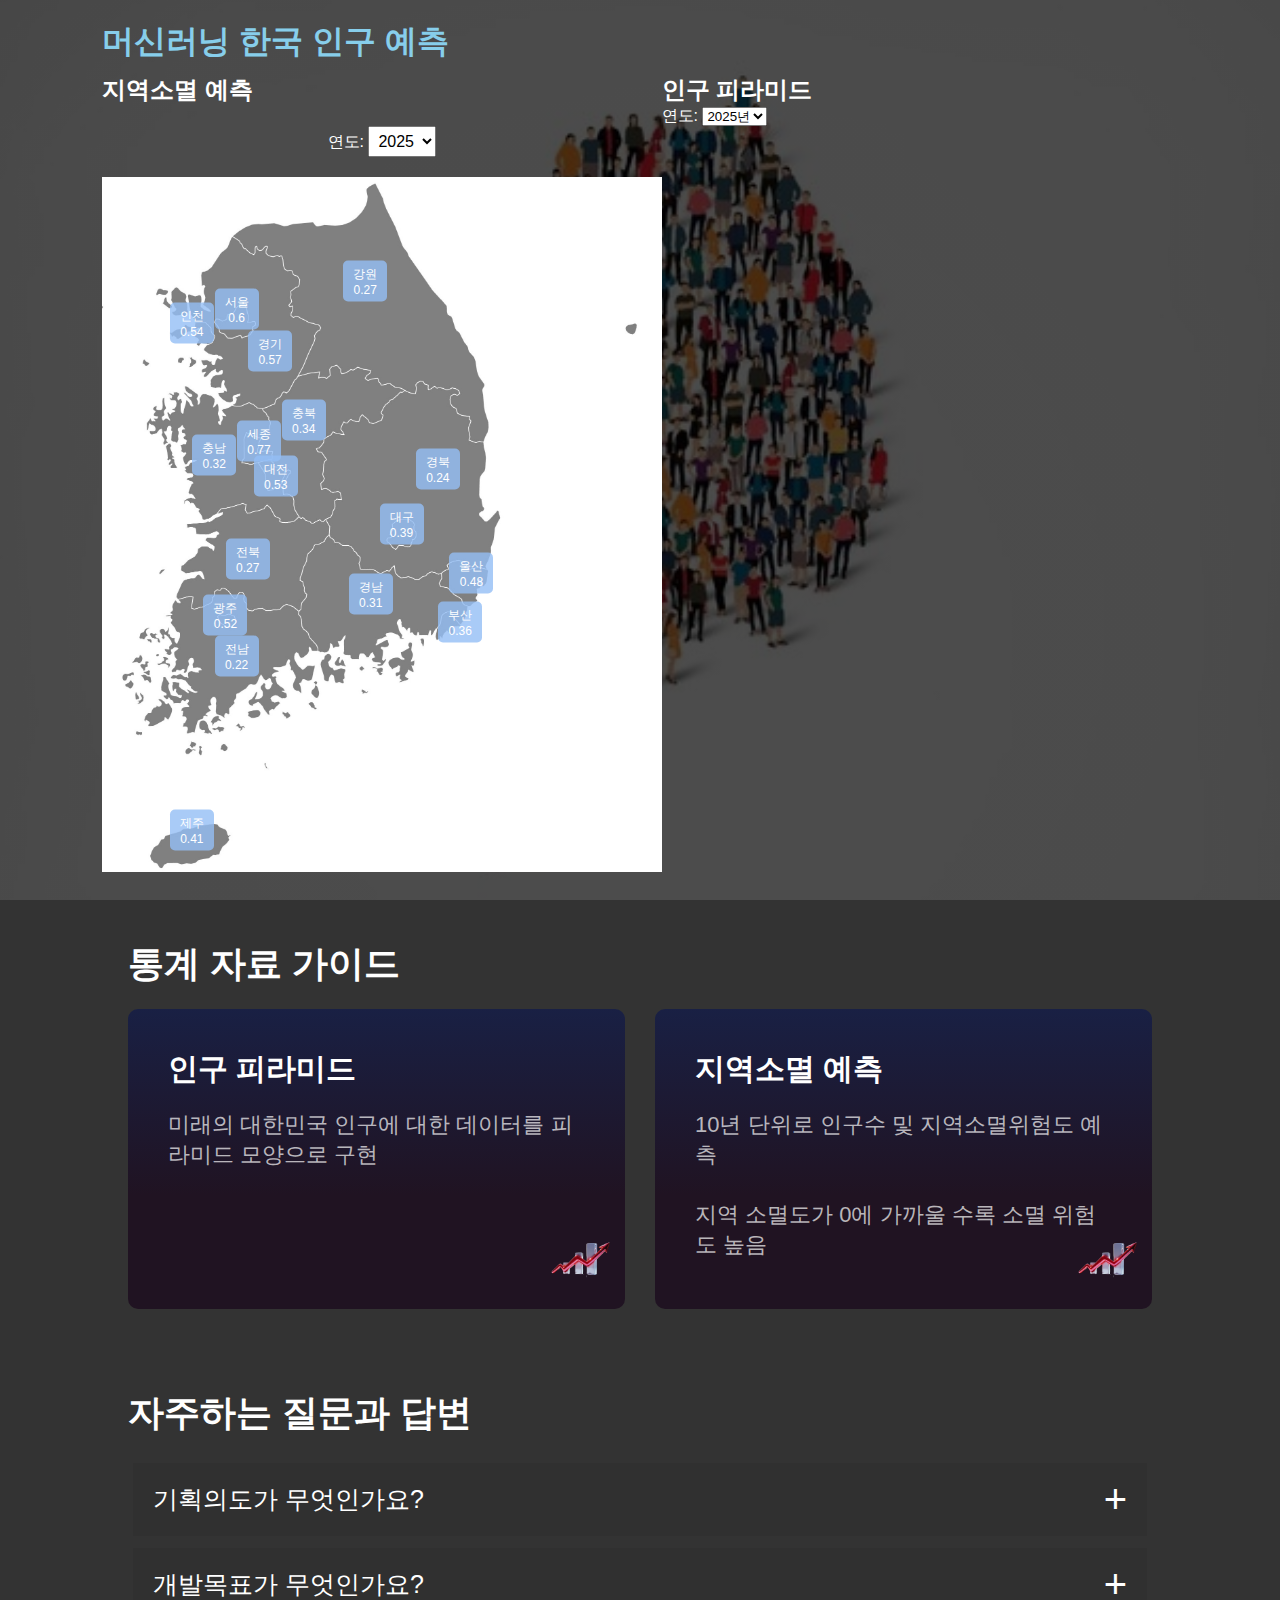
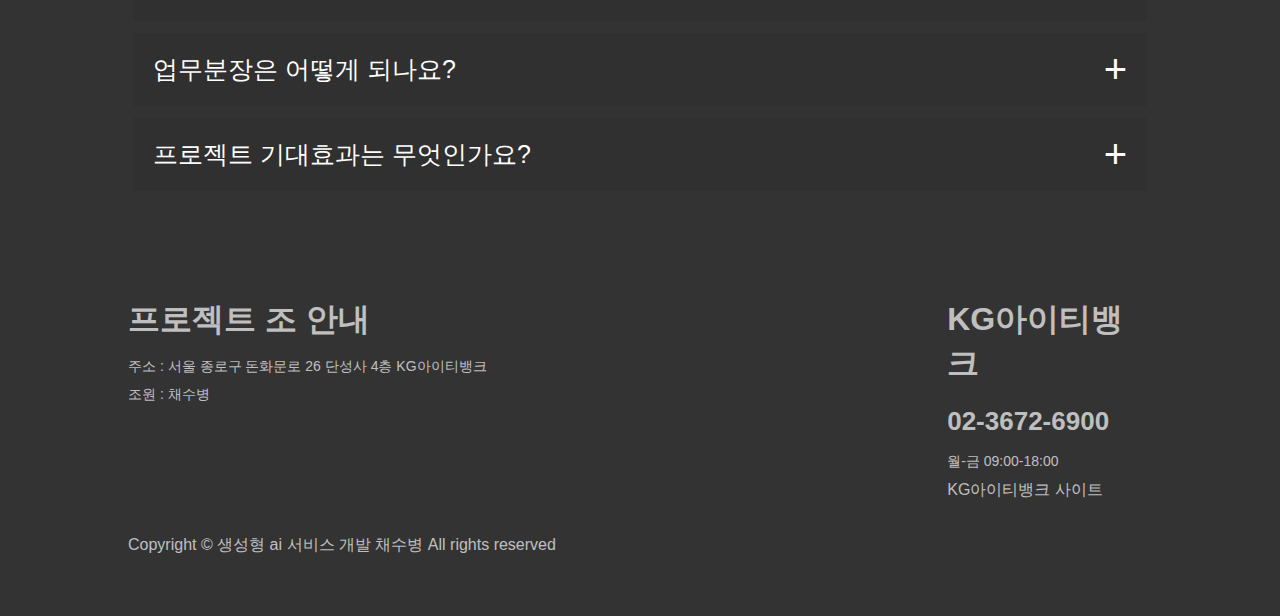
==== ml_project_html/main.html @ 00e4eeba "Fixed repository and re-added all files" ====
<!DOCTYPE html>
<html lang="ko">
<head>
  <meta charset="UTF-8">
  <meta name="viewport" content="width=device-width, initial-scale=1.0">
  <title>인구 예측</title>
  <link rel="stylesheet" href="https://cdnjs.cloudflare.com/ajax/libs/font-awesome/6.5.1/css/all.min.css" integrity="sha512-DTOQO9RWCH3ppGqcWaEA1BIZOC6xxalwEsw9c2QQeAIftl+Vegovlnee1c9QX4TctnWMn13TZye+giMm8e2LwA==" crossorigin="anonymous" referrerpolicy="no-referrer" />
  <link rel="stylesheet" href="style.css">
  <link rel="stylesheet" href="korea/style.css">
</head>
<body>
  <!-- 헤더 -->
  <header>
    <nav>
      <h2 class="logo" onclick="goToMain()">머신러닝 한국 인구 예측</h1>
    </nav>

    <div class="header-container">
      <!-- 지역 소멸 예측 -->
      <div class="header-section left">
        <h2>지역소멸 예측</h2>
        <div id="controls">
          <label for="year-select">연도:</label>
          <select id="year-select" class="custom-selector">
            <option value="2025">2025</option>
            <option value="2035">2035</option>
            <option value="2045">2045</option>
            <option value="2055">2055</option>
            <option value="2065">2065</option>
            <option value="2075">2075</option>
          </select>
        </div>
        <div id="map-container">
          <img src="korea/images/kr-04_2.jpg" alt="한국 지도" id="korea-map">
        </div>
        <div id="description-box">
          <p id="region-name"></p>
          <p id="region-value"></p>
          <p id="region-info"></p>
        </div>
      </div>
      
      <!-- 인구 피라미드 -->
      <div class="header-section right">
        <h2>인구 피라미드</h2>
        <div class="selector-container">
          <label for="year-select">연도: </label>
          <select id="chart-type">
            <option value="chart1">2025년</option>
            <option value="chart2">2035년</option>
            <option value="chart3">2045년</option>
            <option value="chart4">2055년</option>
            <option value="chart5">2065년</option>
            <option value="chart6">2075년</option>
          </select>
        </div>
        <div class="chart-container">
          <canvas id="chart1"></canvas>
          <canvas id="chart2"></canvas>
          <canvas id="chart3"></canvas>
          <canvas id="chart4"></canvas>
          <canvas id="chart5"></canvas>
          <canvas id="chart6"></canvas>
        </div>
      </div>
    </div>
  </header>

  <script src="korea/script.js"></script>
  <script src="https://cdn.jsdelivr.net/npm/chart.js"></script>

  

  <!-- 선택 가이드 -->
  <section id="choice">
    <h2>통계 자료 가이드</h2>
    <div class="choice-content">
      <div class="card">
        <h3>인구 피라미드</h3> 
        <p>미래의 대한민국 인구에 대한 데이터를 피라미드 모양으로 구현</p>
        <div class="bean-img">
          <img src="images/graph.png" alt="">
         </div>  
      </div>
      <div class="card">
        <h3>지역소멸 예측</h3> 
        <p>10년 단위로 인구수 및 지역소멸위험도 예측</p>
        <p>지역 소멸도가 0에 가까울 수록 소멸 위험도 높음</p>
        <div class="bean-img">
          <img src="images/graph.png" alt="">
         </div>  
      </div>
    </div>
  </section>  

  <!-- FAQ -->
  <section id="faq">
    <h2>자주하는 질문과 답변</h2>
    <ul class="accordion">
      <li>
        <input type="radio" name="accordion" id="first">
        <label for="first">기획의도가 무엇인가요?</label>
        <div class="content">          
          <p>지속적으로 감소하는 출생아 수와 노인 인구 증가에 따른 문제를 알리기 위해서 이 프로젝트를 기획하게 되었습니다.</p>
        </div>
      </li>
      <li>
        <input type="radio" name="accordion" id="second">
        <label for="second">개발목표가 무엇인가요?</label>
        <div class="content">
          <p>1. 릿지회귀를 사용하여 사망인구, 출생인구를 예측하는 인공지능 모델 구현</p>
          <p>2. 연령별 사망률, 출생률 데이터를 이용하여 미래 대한민국 예상 인구를 피라미드 모양으로 구현</p>
          <p>3. 사망률, 출산율 데이터에 이주 데이터를 추가하여 지역 인구수, 소멸 위험 예측</p>
        </div>
      </li>
      <li>
        <input type="radio" name="accordion" id="third">
        <label for="third">업무분장은 어떻게 되나요?</label>
        <div class="content">
          <img src="images/work.jpg" alt="">
        </div>
      </li>
      <li>
        <input type="radio" name="accordion" id="fourth">
        <label for="fourth">프로젝트 기대효과는 무엇인가요?</label>
        <div class="content">
          <p>사람들에게 저출산 고령화에 대한 심각성을 알립니다.</p>
        </div>
      </li>
    </ul>
  </section>  

  <!-- 푸터 -->
  <footer>
    <div class="footer-content">
      <div class="col left">
        <h2>프로젝트 조 안내</h2>
        <div class="footer-info">
          <p>주소 : 서울 종로구 돈화문로 26 단성사 4층 KG아이티뱅크</p>
          <p>조원 : 채수병</p>
        </div>
      </div>
      <div class="col center">
        <h2>KG아이티뱅크</h2>
        <h3>02-3672-6900</h3>
        <p>월-금 09:00-18:00</p>
        <p><a href="https://www.kgitbank.co.kr/">KG아이티뱅크 사이트</a></p>
      </div>
    </div>
    <div class="copyright">
      <p>Copyright &copy; 생성형 ai 서비스 개발 채수병 All rights reserved</p>
    </div>
  </footer>  
</body>
</html>
---- ml_project_html/style.css ----
/* CSS 리셋 */
* {
    margin: 0;
    padding: 0;
    box-sizing: border-box;
  }
  
  /* ---- 전체 적용 ---- */
  body {
    background-color: #333;
    color: white;
    font-family: Arial, sans-serif;
  }
  section {
    padding: 40px 10%;
  }
  section h2 {
    font-size: 36px;
    margin-bottom: 20px;
  }
  section h3 {
    font-size: 30px;
    font-weight: 600;
    margin-bottom: 20px;
  }
  
  /* ----  헤더 영역 ---- */
  header {
    width: 100%;  /* 너비 100% */
    height: 100vh;  /* 뷰포트 높이 */
    background: linear-gradient(rgba(0, 0, 0, 0.7), rgba(0, 0, 0, 0.7)), url(images/header-bg.jpg) center no-repeat;
    background-size: cover;
    padding: 10px 8%;  /* 상하 10px, 좌우 8% */
    position: relative;  /* 상대 위치 */
  }
  nav {
    display: flex;  /* 플렉스 박스 레이아웃 사용 */
    justify-content: space-between;  /* 가로 정렬 */
    align-items: center;  /* 세로 정렬 */
    padding: 10px 0;  
  }
  nav .logo {
    font-size:32px;  /* 글자 크기 */
    color: skyblue;  /* 글자색 */
    cursor: pointer;  /* 커서 포인터 */
  }
  .header-content {  
    position: absolute;  /* 절대 위치 */ 
    left: 50%;  /* 왼쪽에서 50% */
    top: 50%;  /* 위에서 50% */
    transform: translate(-50%, -50%); /* 수직, 수평 가운데 정렬 */
    text-align: center;
  }
  .header-content button {
    border: 0;  /* 테두리 없음 */
    outline: 0;  /* 아웃라인 없음 */
    border-radius: 5px;  /* 테두리 반경 */
    background-color: #db0001;  /* 배경색 */
    color: #fff;  /* 글자색 */
    padding: 10px 24px;  /* 안쪽 여백 */
    margin-left: 10px;  /* 왼쪽 마진 */
    font-size: 16px;  /* 글자 크기 */
    cursor: pointer;    /* 커서 포인터 */
  }
  .header-content h2 {
    font-size: 60px;  /* 글자 크기 */
    line-height: 1.4;  /* 줄 높이 */
    font-weight: 600;  /* 글자 굵기 */
    max-width: 650px;  /* 최대 너비 */
    margin-bottom: 20px;  /* 하단 마진 */
  }
  .header-content h3 {
    font-weight: 400;  /* 글자 굵기 */
    margin-bottom: 40px;  /* 하단 마진 */
  }
  .search {
    background-color: #fff;   /* 배경색 */
    border-radius: 4px;  /* 테두리 반경 */
    margin-top: 30px;  /* 상단 마진 */
    display: flex;  /* 플렉스 박스 레이아웃 사용 */
    align-items: center;  /* 세로 정렬 */
    overflow: hidden;  /* 오버플로우 숨김 */
  }
  .search input {   /* .search의 input 요소 */
    border: 0;  /* 테두리 없음 */
    outline: 0;  /* 아웃라인 없음 */
    flex: 1;  /* 플렉스 박스 아이템의 크기를 설정 */
    margin-left: 20px;  /* 왼쪽 마진 */
  }
  .search button {
    border: 0;  /* 테두리 없음 */
    background-color: #db0001;  /* 배경색 */
    color: #fff;  /* 글자색 */
    font-size: 16px;  /* 글자 크기 */
    padding: 15px 30px;  /* 안쪽 여백 */
    cursor: pointer;  /* 커서 포인터 */
  }

  .header-container { 
    display: flex; justify-content: space-between; 
  }

  .header-section { 
    width: 48%; 
  }
  
  /* ---- 반응형 (헤더)  ----- */
  @media only screen and (max-width: 768px) {
    .logo {
      font-size: 20px;
    }
    nav button {
      padding: 5px 10px;
    }
    .lang {
      padding: 4px 8px;
    }
    .header-content {
      position: unset;   
      transform: none;
      padding-top: 150px;
    }
    .header-content h2 {
      font-size: 48px;
      line-height: 50px;
    }
    .header-content h3 {
      font-size: 20px;
    }
    .add-email button {
      font-size: 12px;
      padding: 10px 15px;
    }
  }
  
  /* ------ 배너 영역 ------ */
  .banner-content {
    border-radius: 6px;
    background: linear-gradient(to right, #651c3d 0%, #280a2b 60%);
    padding: 40px;
    margin-bottom: 40px;
  }
  
  #banner p {
    font-size: 20px;
    color: rgba(255, 255, 255, 0.7);
    margin-bottom: 30px;
  }
  #banner button {
    border: 0;
    outline: 0;
    border-radius: 5px;
    background: rgba(128, 128, 128, 0.4);
    padding: 10px 20px;
    color: #fff;
    font-size: 14px;
    font-weight: 500;
    cursor: pointer;
  }
  .select-menu {
    border: 1px solid #fff;  /* 테두리 */
    background-color: transparent;   /* 배경색 투명 */
    color: #fff;
    padding: 10px 24px;  /* 안쪽 여백 */
    margin-top: 20px;  /* 위쪽 마진 */
    font-size: 16px;  /* 글자 크기 */
  }
  .select-menu option {
    background-color: #2b2b2b;  /* 배경색 */
    color: #fff;  /* 글자색 */
  }
  
  /* ------ 멤버십 영역 ------ */
  .membership-content {
    border-radius: 6px; 
    background: linear-gradient(to right, rgb(101, 28, 61, 0.9) 0%, rgba(40, 10, 43, 0.5) 60%), url(images/membership-bg.jpg) no-repeat right center;
    padding: 60px 40px;
    margin-bottom: 40px;
  }
  .membership-content p {
    font-size: 20px;
    color: rgba(255, 255, 255, 0.7);
    margin-bottom: 30px;
  }
  
  /* ----- 선택 가이드 영역 ----- */
  #choice p {
    font-size: 22px;
    color: rgba(255, 255, 255, 0.7);
    margin-bottom: 30px;
  }
  .choice-content {
    display: flex;
    flex-wrap: wrap;
    align-items: center;
    gap: 30px;
  }
  .card {
    flex: 1;
    border: 0;
    outline: 0;
    border-radius: 10px;
    background: linear-gradient(to bottom, rgba(25,32,68,1) 0%, rgba(32,19,34,1) 62%);
    padding: 40px;
    height: 300px;
    position:relative;
  }
  .bean-img {
    width:80px;
    position: absolute;
    bottom: 20px;
    right: 10px;
  }
  .bean-img img {
    width: 100%;
    height: auto;
  }
  
  /* ---- 반응형 (선택 가이드 영역) ---- */
  @media only screen and (max-width: 768px) {
    .card {
      flex-basis: 100%;
    }
  }
  @media only screen and (min-width: 769px) and (max-width: 1220px) {
    .card {
      flex-basis: calc(50% - 15px);
    }
  }
  
  /* ----- FAQ 영역 ----- */
  .faq .accordion {
    width: 100%;
    max-width: 750px;
    margin: 60px auto;
  }
  .accordion li {
    list-style: none;
    width: 100%;
    padding: 5px;
  }
  .accordion li label {
    display: flex;
    align-items: center;
    padding: 20px;
    font-size: 25px;
    font-weight: 500;
    background: #303030;
    margin-bottom :2px;
    cursor: pointer;
    position: relative;
  }
  .accordion li label::after {
    content: '\2b';
    font-size: 40px;
    position: absolute;
    right: 20px;  
    transition: 0.5s;
  }
  .accordion input[type="radio"] {
    display: none;
  }
  .accordion .content {
    background: #3b3b3b;
    font-size: 22px;
    line-height: 1.6;
    text-align: left;
    padding: 0 20px;
    max-height: 0;
    overflow: hidden;
  }
  .accordion input[type="radio"]:checked + label + .content {  /* input[type="radio"]에 체크하면 */
    max-height: 600px;
    padding: 30px 20px;
  }
  .accordion input[type="radio"]:checked + label::after {  /* input[type="radio"]에 체크하면 */
    transform: rotate(-135deg);
  }
  .newsletter {
    padding: 20px 10%;
  }
  
  /* ------ 푸터 영역 ------ */
  footer {
    padding: 60px 10%;
  }
  .footer-content {
    display: flex;
    justify-content: space-between;
    align-items: start;
    gap: 30px;
  }
  .footer-content a {
    color: rgba(255, 255, 255, 0.7);
    font-size: 16px;
    text-decoration: none;
  }
  .left {
    flex-basis: 60%;
  }
  .center,
  .right {
    flex-basis: 20%;  
    vertical-align: top;
  }
  .col h2 {
    color: rgba(255, 255, 255, 0.7);
    font-size: 32px;
    margin-bottom: 20px;
  }
  .col h3 {
    color: rgba(255, 255, 255, 0.7);
    font-size: 26px;
    margin-bottom: 20px;
  }
  .footer-nav {
    display: flex;
    justify-content: start;
    align-items: center;
    gap: 20px;
    list-style: none;
    margin-bottom: 40px;
  }
  .footer-nav li:not(:last-child) {
    padding-right: 20px;
    border-right: 1px solid #eee;
  }
  .footer-info {
    margin-top: 20px;
    color: rgba(255, 255, 255, 0.7);
  }
  .socials {
    display: flex;
    justify-content: start;
    align-items: center;
    gap: 10px;
    list-style: none;
  }
  .socials a {
    color: rgba(255, 255, 255, 0.7);
    font-size: 16px;
  }
  .copyright {
    margin-top: 20px;
    color: rgba(255, 255, 255, 0.7);
    font-size: 16px;
  } 
  .footer-content p {
    font-size: 14px;
    line-height: 0.6;
    color: rgba(255, 255, 255, 0.7);
    margin-bottom: 20px;
  }
  
  /* ---- 반응형 (푸터) ---- */
  @media only screen and (max-width: 768px) {
    .footer-content {
      display: flex;
      flex-direction: column;
    }
    .col {
      flex-basis: 100%;
    }
    .col h2 {
      color: rgba(255, 255, 255, 0.7);
      font-size: 28px;
      margin-bottom: 20px;
    }
    .col h3 {
      color: rgba(255, 255, 255, 0.7);
      font-size: 18px;
      margin-bottom: 20px;
    }
  }
---- ml_project_html/korea/style.css ----
/* styles.css */
body {
  margin: 0;
  font-family: Arial, sans-serif;
}

#map-container {
  position: relative;
  width: 100%;
  max-width: 600px;
  margin: auto;
}

#korea-map {
  width: 100%;
  display: block;
}

.marker {
  position: absolute;
  background: rgba(148, 190, 245, 0.8);
  color: rgb(255, 255, 255);
  padding: 5px 10px;
  border-radius: 5px;
  font-size: 12px;
  text-align: center;
  transform: translate(-50%, -50%);
  z-index: 1;
  transition: z-index 0.2s, transform 0.2s;
}

.marker:hover {
  z-index: 10;
  transform: translate(-50%, -50%) scale(1.1);
}

/* 추가 정보 표시 */
.marker:hover::after {
  content: attr(data-info); /* data-info 속성값을 표시 */
  position: absolute;
  top: 50%;
  left: 110%; /* 오른쪽에 표시 */
  transform: translateY(-50%);
  background: black;
  color: white;
  padding: 5px 10px;
  font-size: 10px;
  border-radius: 3px;
  white-space: nowrap; /* 텍스트 줄바꿈 방지 */
  box-shadow: 0 2px 4px rgba(0, 0, 0, 0.3);
  z-index: 11;
}

/* 삽입 */
/* 설명 박스 스타일 */
#description-box {
  margin-top: 20px;
  padding: 20px;
  background-color: rgba(0, 0, 0, 0.1);
  border-radius: 10px;
  width: 300px;
  position: absolute;
  top: 750px; /* 위에서 조금 내려주기 */
  left: 28%; /* 왼쪽으로 이동 (이미지의 오른쪽으로 위치) */
  color: black;
  font-family: 'Arial', sans-serif;
  font-size: 16px;
  display: none; /* 기본적으로 숨겨둠 */
  border: 2px solid black; /* 검은색 테두리 추가 */
}

#description-box h3 {
  font-size: 18px;
  font-weight: bold;
  margin-bottom: 10px;
}

#description-box p {
  margin: 5px 0;
}

#description-box p#region-name {
  font-size: 20px;
  font-weight: bold;
}

#description-box p#region-value {
  font-size: 18px;
}

#description-box p#region-info {
  font-size: 14px;
  color: #000000;
}
/* 삽입 */

/* 반응형 웹 스타일 */
@media (max-width: 768px) {
  #map-container {
    max-width: 600px;
  }
  .marker {
    font-size: 10px;
    padding: 3px 8px;
  }
}

@media (max-width: 480px) {
  .marker:hover::after {
    left: 50%;
    top: 110%;
    transform: translateX(-50%);
  }
}

@media (prefers-color-scheme: dark) {
  body {
    background-color: #121212;
    color: #ffffff;
  }
  .marker {
    background: rgba(255, 255, 255, 0.8);
    color: #000000;
  }
  .marker:hover::after {
    background: #ffffff;
    color: #000000;
  }
}

#controls {
  text-align: center;
  margin: 20px 0;
}

#year-select {
  padding: 5px;
  font-size: 16px;
}

 /* 메인 영역 스타일 */
.main {
  text-align: center;
  padding: 50px 20px;
  background-color: #f4f4f4;
  flex: 1; /* 메인 영역이 화면을 채우도록 설정 */
  display: flex;
  flex-direction: column;
  justify-content: flex-start;  /* 차트 선택 부분이 위로 오도록 설정 */
}

/* 차트 선택 버튼 스타일 */
.chart-selector {
  margin-bottom: 30px;
  font-size: 1.2em;
}

.chart-selector select {
  padding: 10px;
  font-size: 1.2em;
  border-radius: 5px;
  border: 1px solid #3788ca;
  background-color: #f4f4f4;
  color: black;
}

/* 차트 컨테이너 스타일 */
.chart-container {
  display: flex;
  justify-content: center; /* 차트를 가운데로 정렬 */
  flex-wrap: wrap;
  gap: 20px;
  max-width: 100%; /* 차트 컨테이너가 화면을 넘지 않도록 설정 */
  margin: 0 auto;
  flex: 1; /* 차트 컨테이너가 가능한 공간을 채우도록 설정 */
}

/* 차트 캔버스 스타일 */
canvas {
  width: 90vw; /* 화면 너비의 90%로 차트 크기 설정 */
  max-width: 1000px; /* 차트의 최대 너비 제한 */
  height: 50vh; /* 화면 높이의 50%로 차트 크기 설정 */
  display: none;
  margin-bottom: 20px; /* 차트 간의 간격 추가 */
}

/* 차트가 보일 때의 스타일 */
.chart-visible {
  display: block;
}
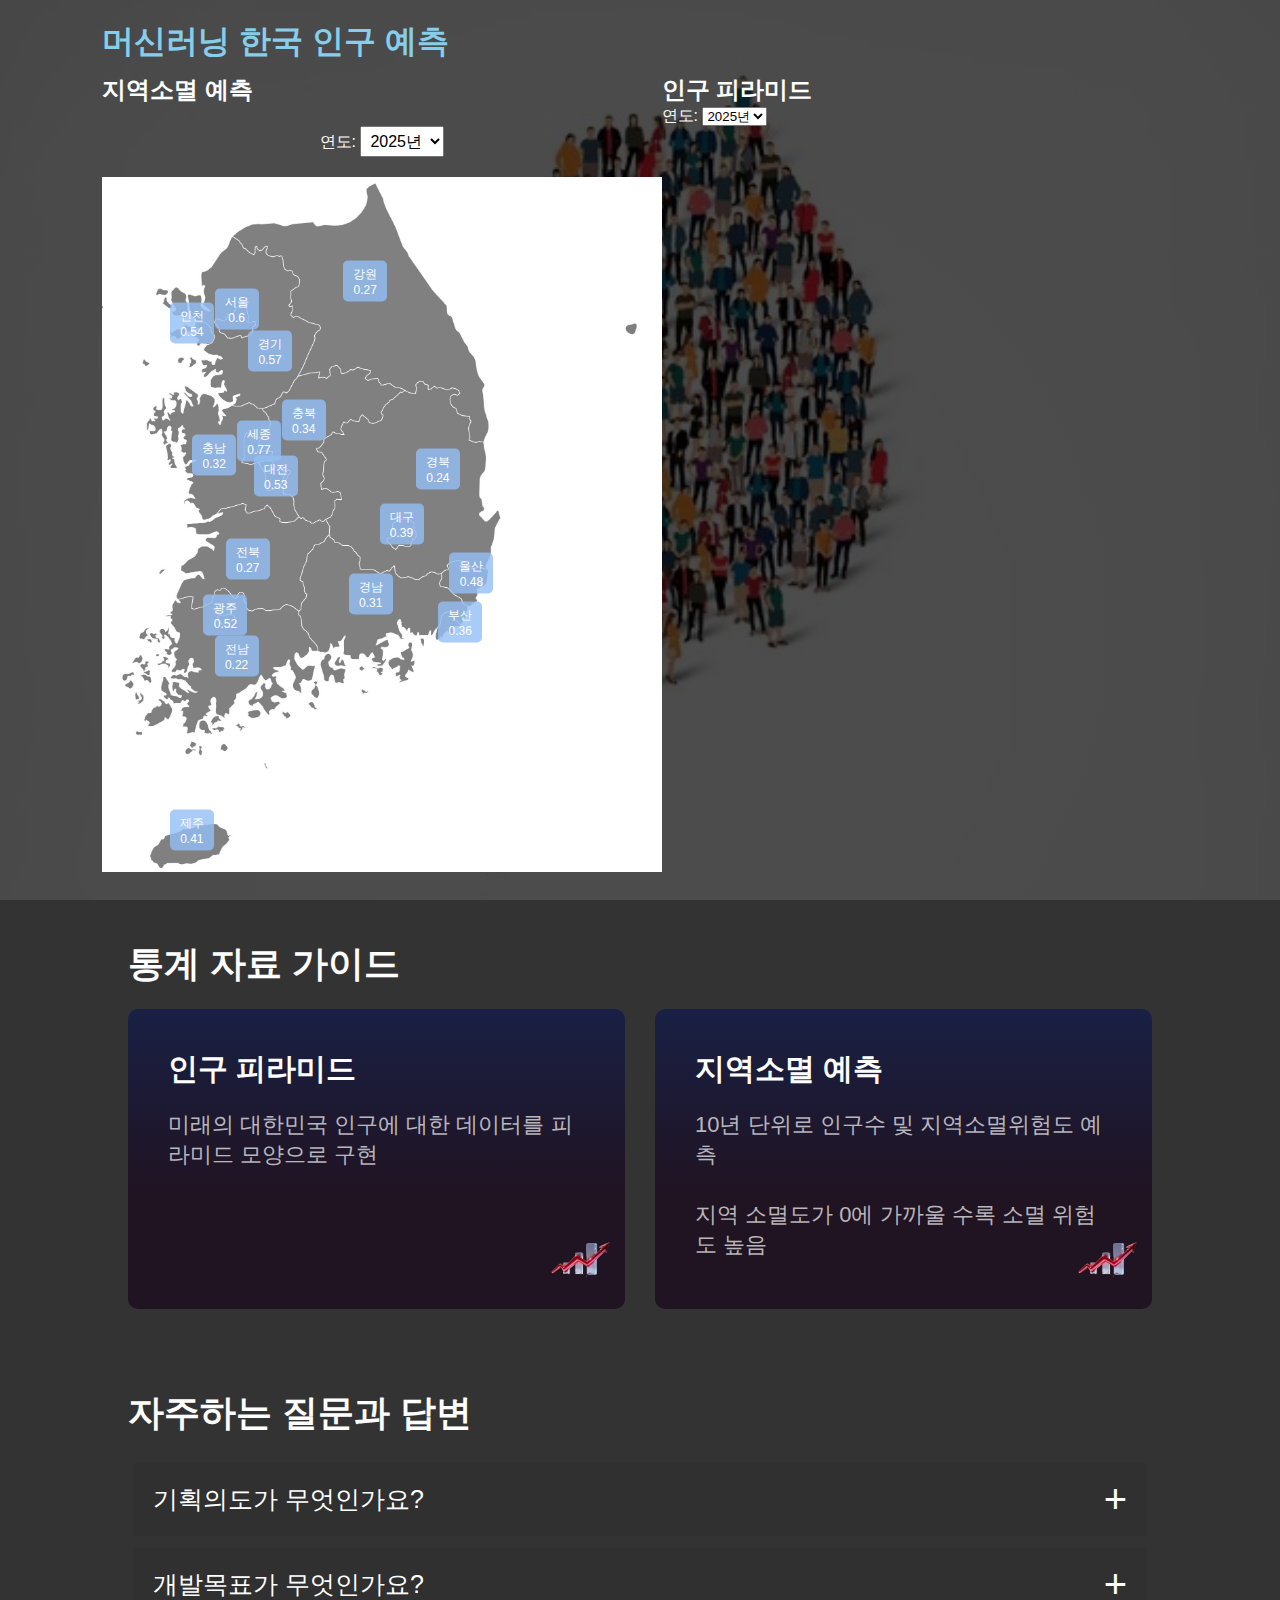
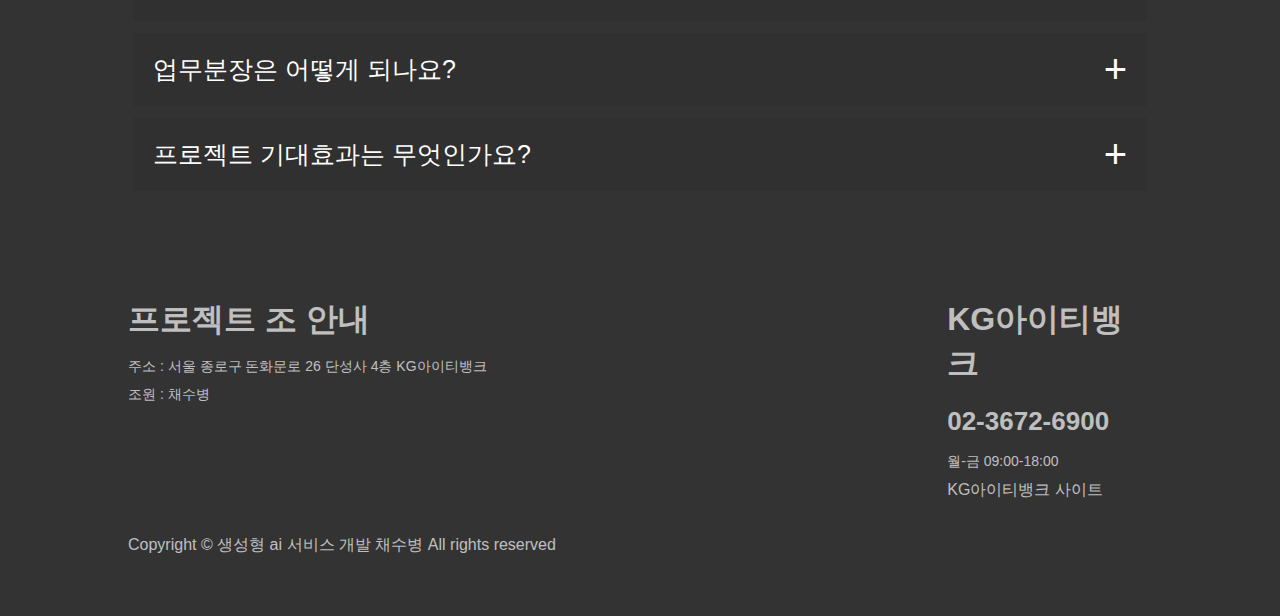
==== commit 92754f0e: "analysis" ====
--- a/ml_project_html/main.html
+++ b/ml_project_html/main.html
@@ -22,12 +22,12 @@
         <div id="controls">
           <label for="year-select">연도:</label>
           <select id="year-select" class="custom-selector">
-            <option value="2025">2025</option>
-            <option value="2035">2035</option>
-            <option value="2045">2045</option>
-            <option value="2055">2055</option>
-            <option value="2065">2065</option>
-            <option value="2075">2075</option>
+            <option value="2025">2025년</option>
+            <option value="2035">2035년</option>
+            <option value="2045">2045년</option>
+            <option value="2055">2055년</option>
+            <option value="2065">2065년</option>
+            <option value="2075">2075년</option>
           </select>
         </div>
         <div id="map-container">
@@ -124,7 +124,10 @@
         <input type="radio" name="accordion" id="fourth">
         <label for="fourth">프로젝트 기대효과는 무엇인가요?</label>
         <div class="content">
-          <p>사람들에게 저출산 고령화에 대한 심각성을 알립니다.</p>
+          <p>저출산 고령화 문제 심각성을 알린다.</p>
+          <p>정책 수립 및 의사결정 지원에 도움을 줄 수 있다.</p>  
+          <p>지역 균형 발전 전략에 도움을 줄 수 있다.</p>  
+          <p>정확한 인구 변화 예측을 통해 기업 전략 계획 수립에 도움을 줄 수 있다.</p>  
         </div>
       </li>
     </ul>
